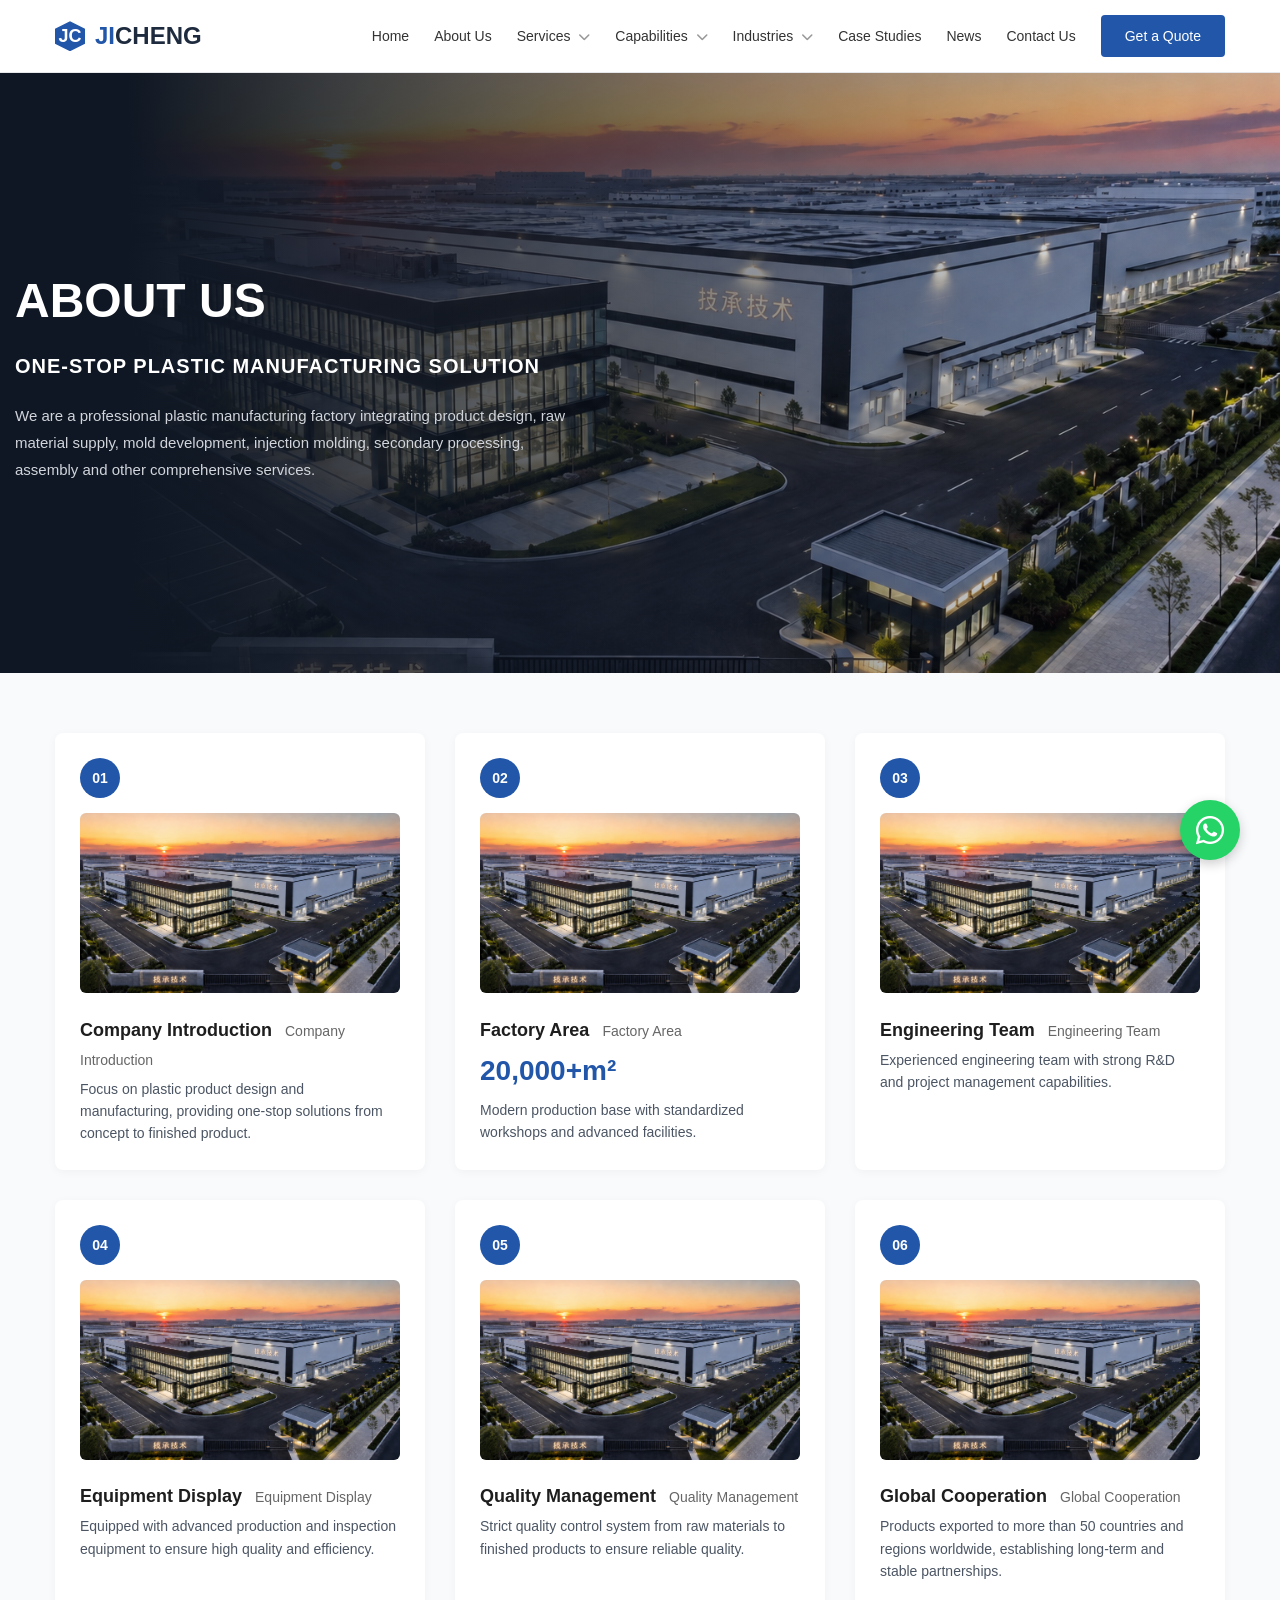
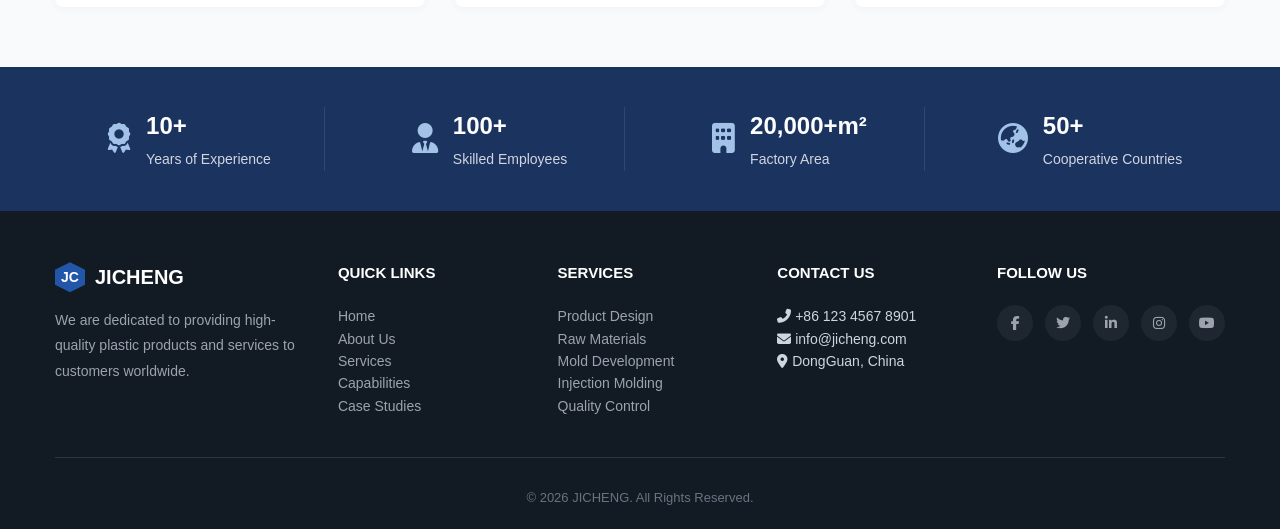
==== about us.html @ a96456af "Add files via upload" ====
<!DOCTYPE html>
<html lang="zh-CN">
<head>
    <meta charset="UTF-8">
    <meta name="viewport" content="width=device-width, initial-scale=1.0">
    <title>JICHENG - 一站式塑料制造解决方案</title>
    <!-- FontAwesome 国内镜像 -->
    <link rel="stylesheet" href="https://cdn.bootcdn.net/ajax/libs/font-awesome/6.4.0/css/all.min.css">
    <!-- Google Fonts 国内镜像 -->
    <link href="https://fonts.googleapis.cn/css2?family=Roboto:wght@300;400;500;700;900&display=swap" rel="stylesheet">
    <style>
        /* ========== 基础重置 ========== */
        * { margin: 0; padding: 0; box-sizing: border-box; }
        body { font-family: 'Roboto', sans-serif; background-color: #ffffff; color: #1e1e1e; line-height: 1.6; overflow-x: hidden; }
        a { text-decoration: none; color: inherit; }
        ul { list-style: none; }
        .container { max-width: 1200px; margin: 0 auto; padding: 0 15px; }

        /* ========== 顶部导航栏 ========== */
        header { background-color: #ffffff; padding: 15px 0; border-bottom: 1px solid #e5e7eb; }
        .header-inner { display: flex; justify-content: space-between; align-items: center; flex-wrap: wrap; }
        .logo-area { display: flex; align-items: center; gap: 10px; font-size: 24px; font-weight: 700; color: #2156a9; }
        .logo-icon { width: 30px; height: 30px; background: #2156a9; clip-path: polygon(50% 0%, 100% 25%, 100% 75%, 50% 100%, 0% 75%, 0% 25%); display: flex; align-items: center; justify-content: center; color: white; font-size: 18px; font-weight: 700; }
        .logo-text { color: #2156a9; }
        .logo-text span { color: #1e2b3f; }
        .nav-links { display: flex; align-items: center; gap: 25px; }
        .nav-links a { font-size: 14px; font-weight: 500; color: #333; }
        .nav-links a:hover { color: #2156a9; }
        .btn-header { background: #2156a9; color: white !important; padding: 10px 24px; border-radius: 4px; font-size: 14px; font-weight: 600; }
        
        /* ========== 关于我们 Hero ========== */
        .about-hero {
            position: relative;
            background: linear-gradient(to right, #0f1724 0%, #0f1724 10%, rgba(15, 23, 36, 0) 100%), 
                        url('img/第-1-轮-·-结果-1.png') no-repeat center center / cover;
            color: white;
            min-height: 600px;
            display: flex;
            align-items: center;
            padding: 100px 0 60px 0;
        }
        
        .about-hero .container {
            padding-left: 0 !important;
            padding-right: 0 !important;
            max-width: 100% !important;
        }
        
        .about-hero-content {
            position: absolute;
            left: 15px;
            top: 50%;
            transform: translateY(-50%);
            max-width: 45%;
            text-align: left;
            z-index: 2;
        }
        
        .about-hero-content h1 { font-size: 48px; font-weight: 900; margin-bottom: 10px; text-transform: uppercase; }
        .about-hero-content h3 { font-size: 20px; font-weight: 700; margin-bottom: 20px; text-transform: uppercase; letter-spacing: 1px; }
        .about-hero-content p { color: #d1d5db; font-size: 15px; line-height: 1.8; max-width: 600px; }
        
        .about-hero-image { 
            margin-left: auto; 
            display: block; 
            width: 50%; 
            height: 350px; 
        }
        .about-hero-image img { width: 100%; height: 100%; object-fit: cover; border-radius: 4px; }
        
        /* ========== 核心详情网格 ========== */
        .about-details { padding: 60px 0; background: #f8fafc; }
        .details-grid { display: grid; grid-template-columns: repeat(3, 1fr); gap: 30px; }
        .detail-card { background: white; border-radius: 8px; padding: 25px; box-shadow: 0 2px 10px rgba(0,0,0,0.04); transition: 0.3s; }
        .detail-card:hover { transform: translateY(-5px); }
        .detail-number { display: inline-block; width: 40px; height: 40px; background: #2156a9; color: white; border-radius: 50%; text-align: center; line-height: 40px; font-weight: 700; font-size: 14px; margin-bottom: 15px; }
        .detail-img { width: 100%; height: 180px; object-fit: cover; border-radius: 6px; margin-bottom: 15px; background-color: #e2e8f0; }
        .detail-card h4 { font-size: 18px; font-weight: 700; margin-bottom: 4px; }
        .detail-card h4 span { font-weight: 400; font-size: 14px; color: #666; margin-left: 8px; }
        .detail-card p { color: #4b5563; font-size: 14px; line-height: 1.6; }
        .detail-highlight-number { font-size: 28px; font-weight: 800; color: #2156a9; display: block; margin-bottom: 5px; }

        /* ========== 底部统计栏 ========== */
        .stats-banner { background-color: #1a335f; padding: 40px 0; }
        .stats-grid { display: grid; grid-template-columns: repeat(4, 1fr); gap: 30px; align-items: center; }
        .stat-item { display: flex; align-items: center; justify-content: center; gap: 15px; color: white; border-right: 1px solid rgba(255,255,255,0.1); }
        .stat-item:last-child { border-right: none; }
        .stat-icon { font-size: 30px; color: #a3c2e8; }
        .stat-text h3 { font-size: 24px; font-weight: 700; }
        .stat-text span { font-size: 14px; opacity: 0.8; }

        /* ========== 页脚 ========== */
        footer { background: #121a24; color: #ccd6e0; padding: 50px 0 20px; font-size: 14px; }
        .footer-grid { display: grid; grid-template-columns: 2fr 1.5fr 1.5fr 1.5fr 1.5fr; gap: 30px; border-bottom: 1px solid #2a3742; padding-bottom: 40px; margin-bottom: 20px; }
        .footer-col h4 { color: white; font-size: 15px; font-weight: 700; margin-bottom: 20px; }
        .footer-col p { color: #9ca3af; line-height: 1.8; }
        .footer-col ul li a { color: #9ca3af; transition: 0.3s; }
        .footer-col ul li a:hover { color: white; }
        .social-links { display: flex; gap: 12px; }
        .social-links a { display: flex; align-items: center; justify-content: center; width: 36px; height: 36px; background: rgba(255,255,255,0.05); border-radius: 50%; color: #9ca3af; transition: 0.3s; }
        .social-links a:hover { background: #2156a9; color: white; }
        .copyright { text-align: center; color: #6b7280; font-size: 13px; padding-top: 10px; }

        /* ========== 响应式 ========== */
        @media (max-width: 992px) {
            .about-hero-wrapper { flex-direction: column; text-align: center; }
            .details-grid { grid-template-columns: repeat(2, 1fr); }
            .stats-grid { grid-template-columns: repeat(2, 1fr); }
            .footer-grid { grid-template-columns: 1fr 1fr; }
            .nav-links { display: flex !important; flex-wrap: wrap; justify-content: center; gap: 10px; width: 100%; margin-top: 15px; }
        }
        @media (max-width: 768px) {
            .details-grid { grid-template-columns: 1fr; }
            .stats-grid { grid-template-columns: 1fr 1fr; }
            .footer-grid { grid-template-columns: 1fr; text-align: center; }
        }
        .nav-links a i {
            font-size: 12px;
            color: #999;
            margin-left: 4px;
            vertical-align: middle;
        }
    </style>
</head>
<body>
    <!-- 导航栏 -->
    <header>
        <div class="container header-inner">
            <div class="logo-area">
                <div class="logo-icon">JC</div>
                <div class="logo-text">JI<span>CHENG</span></div>
            </div>
            <nav class="nav-links">
                <a href="index.html">Home</a>
                <a href="about us.html" class="active">About Us</a>
                <a href="#">Services <i class="fas fa-chevron-down"></i></a>
                <a href="#">Capabilities <i class="fas fa-chevron-down"></i></a>
                <a href="#">Industries <i class="fas fa-chevron-down"></i></a>
                <a href="#">Case Studies</a>
                <a href="#">News</a>
                <a href="#">Contact Us</a>
                <a href="#" class="btn-header">Get a Quote</a>
            </nav>
        </div>
    </header>

    <!-- Hero -->
    <section class="about-hero">
        <div class="container">
            <div class="about-hero-content">
                <h1>ABOUT US</h1>
                <h3>ONE-STOP PLASTIC MANUFACTURING SOLUTION</h3>
                <p>We are a professional plastic manufacturing factory integrating product design, raw material supply, mold development, injection molding, secondary processing, assembly and other comprehensive services.</p>
            </div>
        </div>
    </section>

    <!-- 6个卡片详情 -->
    <section class="about-details">
        <div class="container">
            <div class="details-grid">
                <div class="detail-card">
                    <div class="detail-number">01</div>
                    <img class="detail-img" src="img/第-1-轮-·-结果-1.png" alt="Company Introduction">
                    <h4>Company Introduction <span>Company Introduction</span></h4>
                    <p>Focus on plastic product design and manufacturing, providing one-stop solutions from concept to finished product.</p>
                </div>
                <div class="detail-card">
                    <div class="detail-number">02</div>
                    <img class="detail-img" src="img/第-1-轮-·-结果-1.png" alt="Factory Area">
                    <h4>Factory Area <span>Factory Area</span></h4>
                    <span class="detail-highlight-number">20,000+m²</span>
                    <p>Modern production base with standardized workshops and advanced facilities.</p>
                </div>
                <div class="detail-card">
                    <div class="detail-number">03</div>
                    <img class="detail-img" src="img/第-1-轮-·-结果-1.png" alt="Engineering Team">
                    <h4>Engineering Team <span>Engineering Team</span></h4>
                    <p>Experienced engineering team with strong R&D and project management capabilities.</p>
                </div>
                <div class="detail-card">
                    <div class="detail-number">04</div>
                    <img class="detail-img" src="img/第-1-轮-·-结果-1.png" alt="Equipment Display">
                    <h4>Equipment Display <span>Equipment Display</span></h4>
                    <p>Equipped with advanced production and inspection equipment to ensure high quality and efficiency.</p>
                </div>
                <div class="detail-card">
                    <div class="detail-number">05</div>
                    <img class="detail-img" src="img/第-1-轮-·-结果-1.png" alt="Quality Management">
                    <h4>Quality Management <span>Quality Management</span></h4>
                    <p>Strict quality control system from raw materials to finished products to ensure reliable quality.</p>
                </div>
                <div class="detail-card">
                    <div class="detail-number">06</div>
                    <img class="detail-img" src="img/第-1-轮-·-结果-1.png" alt="Global Cooperation">
                    <h4>Global Cooperation <span>Global Cooperation</span></h4>
                    <p>Products exported to more than 50 countries and regions worldwide, establishing long-term and stable partnerships.</p>
                </div>
            </div>
        </div>
    </section>

    <!-- 底部统计栏 -->
    <div class="stats-banner">
        <div class="container">
            <div class="stats-grid">
                <div class="stat-item">
                    <div class="stat-icon"><i class="fas fa-award"></i></div>
                    <div class="stat-text"><h3>10+</h3><span>Years of Experience</span></div>
                </div>
                <div class="stat-item">
                    <div class="stat-icon"><i class="fas fa-user-tie"></i></div>
                    <div class="stat-text"><h3>100+</h3><span>Skilled Employees</span></div>
                </div>
                <div class="stat-item">
                    <div class="stat-icon"><i class="fas fa-building"></i></div>
                    <div class="stat-text"><h3>20,000+m²</h3><span>Factory Area</span></div>
                </div>
                <div class="stat-item">
                    <div class="stat-icon"><i class="fas fa-globe-asia"></i></div>
                    <div class="stat-text"><h3>50+</h3><span>Cooperative Countries</span></div>
                </div>
            </div>
        </div>
    </div>

    <!-- 页脚 -->
    <footer>
        <div class="container">
            <div class="footer-grid">
                <div class="footer-col">
                    <div style="display:flex; align-items:center; gap:10px; margin-bottom:15px;">
                        <div style="width:30px; height:30px; background:#2156a9; clip-path:polygon(50% 0%, 100% 25%, 100% 75%, 50% 100%, 0% 75%, 0% 25%); display:flex; align-items:center; justify-content:center; color:white; font-weight:bold;">JC</div>
                        <div style="color:white; font-weight:bold; font-size:20px;">JICHENG</div>
                    </div>
                    <p>We are dedicated to providing high-quality plastic products and services to customers worldwide.</p>
                </div>
                <div class="footer-col">
                    <h4>QUICK LINKS</h4>
                    <ul><li><a href="#">Home</a></li><li><a href="#">About Us</a></li><li><a href="#">Services</a></li><li><a href="#">Capabilities</a></li><li><a href="#">Case Studies</a></li></ul>
                </div>
                <div class="footer-col">
                    <h4>SERVICES</h4>
                    <ul><li><a href="#">Product Design</a></li><li><a href="https://www.dgzhonger.com/">Raw Materials</a></li><li><a href="#">Mold Development</a></li><li><a href="#">Injection Molding</a></li><li><a href="#">Quality Control</a></li></ul>
                </div>
                <div class="footer-col">
                    <h4>CONTACT US</h4>
                    <ul><li><i class="fas fa-phone-alt"></i> +86 123 4567 8901</li><li><i class="fas fa-envelope"></i> info@jicheng.com</li><li><i class="fas fa-map-marker-alt"></i> DongGuan, China</li></ul>
                </div>
                <div class="footer-col">
                    <h4>FOLLOW US</h4>
                    <div class="social-links">
                        <a href="#"><i class="fab fa-facebook-f"></i></a>
                        <a href="#"><i class="fab fa-twitter"></i></a>
                        <a href="#"><i class="fab fa-linkedin-in"></i></a>
                        <a href="#"><i class="fab fa-instagram"></i></a>
                        <a href="#"><i class="fab fa-youtube"></i></a>
                    </div>
                </div>
            </div>
            <div class="copyright">© 2026 JICHENG. All Rights Reserved.</div>
        </div>
    </footer>
    <a href="https://wa.me/85257096596" target="_blank" rel="noopener noreferrer" class="whatsapp-float" aria-label="联系WhatsApp">
        <i class="fab fa-whatsapp"></i>
    </a>
    
    <style>
        .whatsapp-float {
            position: fixed;
            width: 60px;
            height: 60px;
            bottom: 40px;
            right: 40px;
            background-color: #25d366;
            color: #ffffff;
            border-radius: 50%;
            text-align: center;
            font-size: 32px;
            box-shadow: 0 4px 12px rgba(0, 0, 0, 0.2);
            z-index: 1000;
            display: flex;
            align-items: center;
            justify-content: center;
            transition: all 0.3s ease;
            text-decoration: none;
        }
        .whatsapp-float:hover {
            transform: scale(1.05);
            background-color: #20b858;
            box-shadow: 0 6px 16px rgba(0, 0, 0, 0.3);
        }
        @media (max-width: 576px) {
            .whatsapp-float {
                width: 50px;
                height: 50px;
                bottom: 20px;
                right: 20px;
                font-size: 26px;
            }
        }
    </style>
</body>
</html>
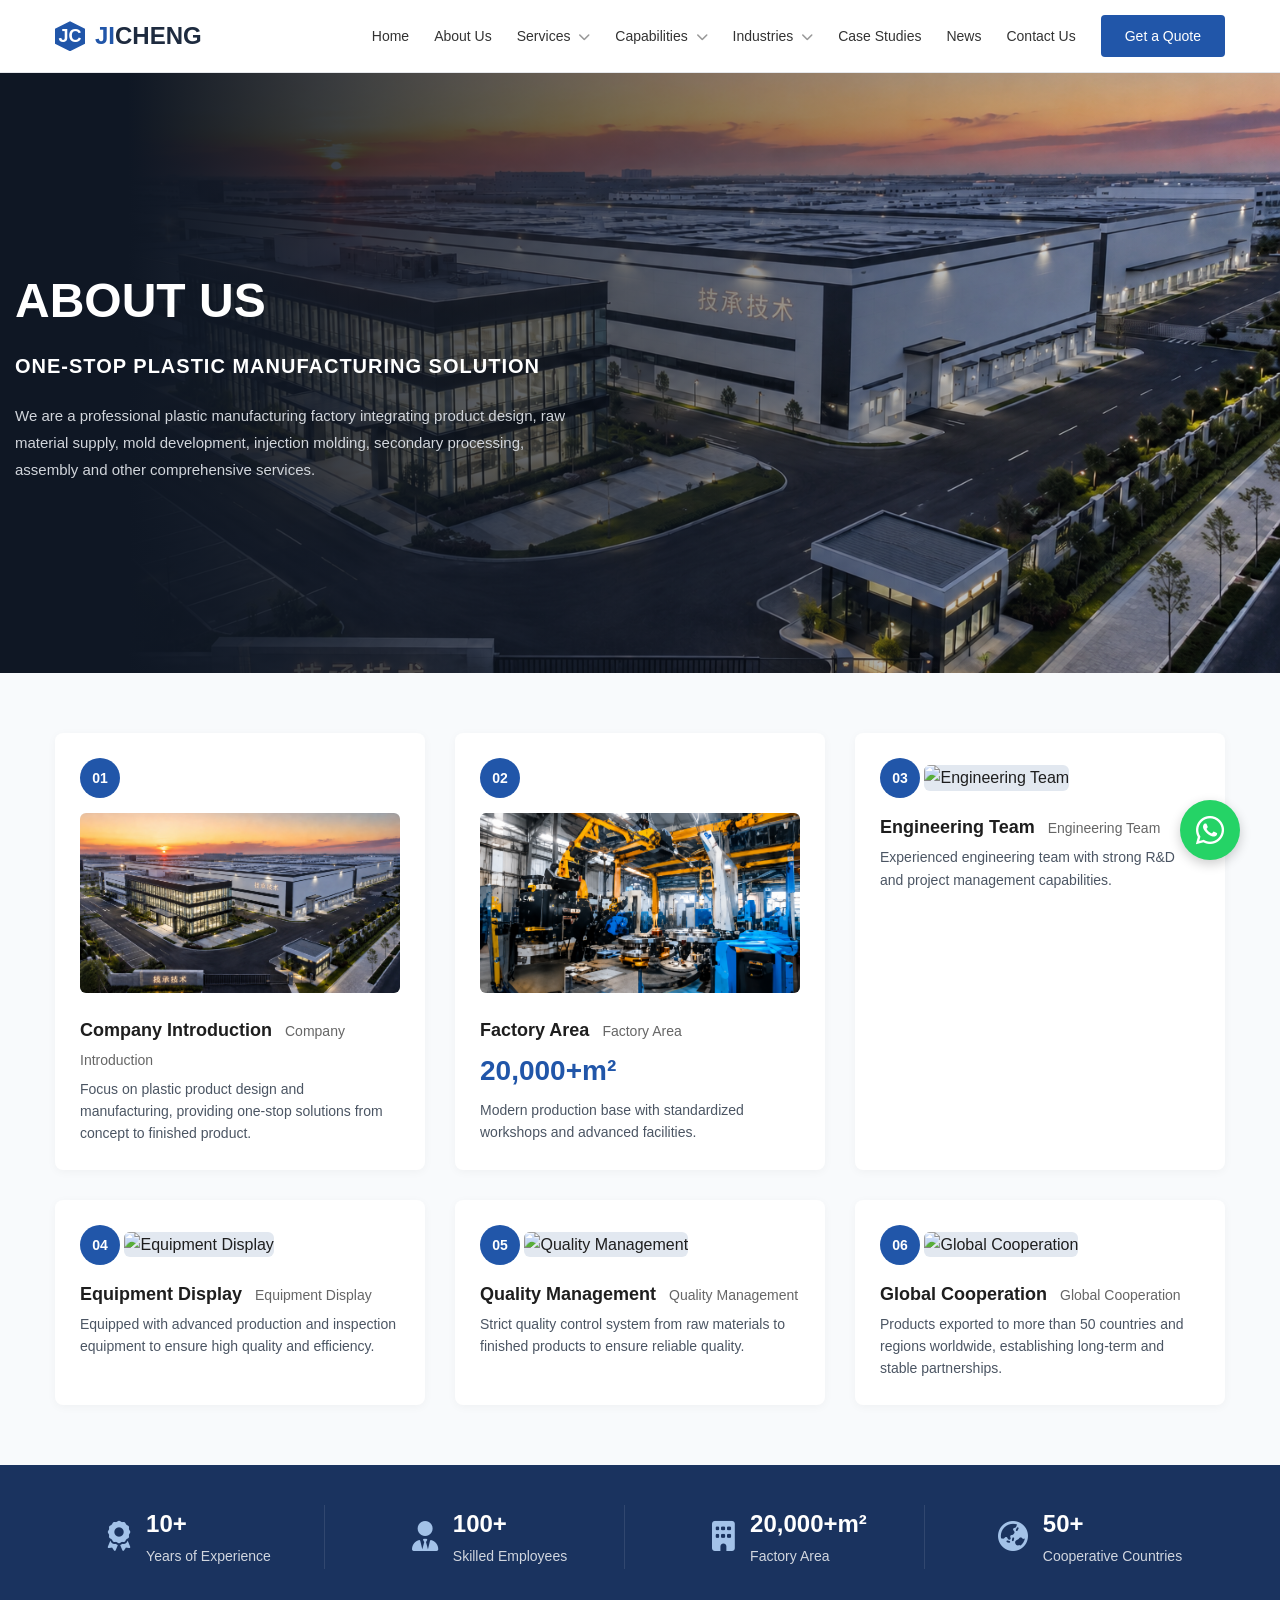
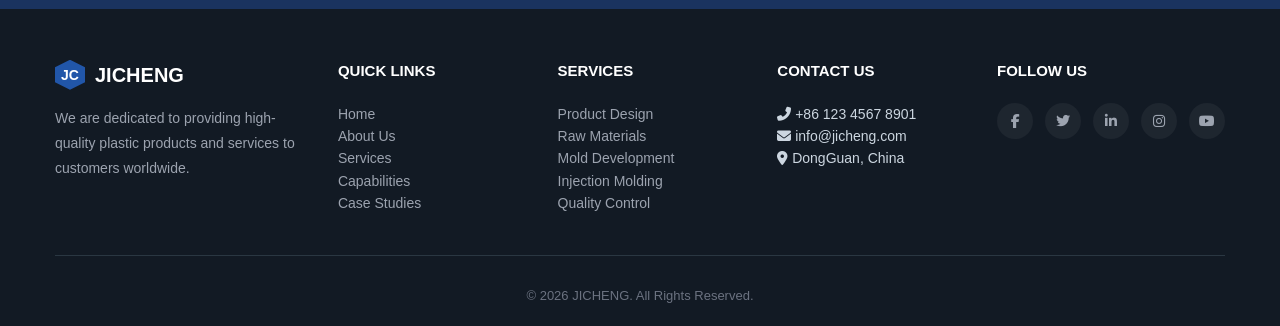
==== commit 530e8eba: "Update about us.html" ====
--- a/about us.html
+++ b/about us.html
@@ -167,32 +167,32 @@
                 </div>
                 <div class="detail-card">
                     <div class="detail-number">02</div>
-                    <img class="detail-img" src="img/第-1-轮-·-结果-1.png" alt="Factory Area">
+                    <img class="detail-img" src="img/厂里.png" alt="Factory Area">
                     <h4>Factory Area <span>Factory Area</span></h4>
                     <span class="detail-highlight-number">20,000+m²</span>
                     <p>Modern production base with standardized workshops and advanced facilities.</p>
                 </div>
                 <div class="detail-card">
                     <div class="detail-number">03</div>
-                    <img class="detail-img" src="img/第-1-轮-·-结果-1.png" alt="Engineering Team">
+                    <img class="detail-img" src="img/工程团队.png" alt="Engineering Team">
                     <h4>Engineering Team <span>Engineering Team</span></h4>
                     <p>Experienced engineering team with strong R&D and project management capabilities.</p>
                 </div>
                 <div class="detail-card">
                     <div class="detail-number">04</div>
-                    <img class="detail-img" src="img/第-1-轮-·-结果-1.png" alt="Equipment Display">
+                    <img class="detail-img" src="img/设备展示.png" alt="Equipment Display">
                     <h4>Equipment Display <span>Equipment Display</span></h4>
                     <p>Equipped with advanced production and inspection equipment to ensure high quality and efficiency.</p>
                 </div>
                 <div class="detail-card">
                     <div class="detail-number">05</div>
-                    <img class="detail-img" src="img/第-1-轮-·-结果-1.png" alt="Quality Management">
+                    <img class="detail-img" src="img/质量管理.png" alt="Quality Management">
                     <h4>Quality Management <span>Quality Management</span></h4>
                     <p>Strict quality control system from raw materials to finished products to ensure reliable quality.</p>
                 </div>
                 <div class="detail-card">
                     <div class="detail-number">06</div>
-                    <img class="detail-img" src="img/第-1-轮-·-结果-1.png" alt="Global Cooperation">
+                    <img class="detail-img" src="img/出口国家.png" alt="Global Cooperation">
                     <h4>Global Cooperation <span>Global Cooperation</span></h4>
                     <p>Products exported to more than 50 countries and regions worldwide, establishing long-term and stable partnerships.</p>
                 </div>
@@ -301,4 +301,4 @@
         }
     </style>
 </body>
-</html>+</html>
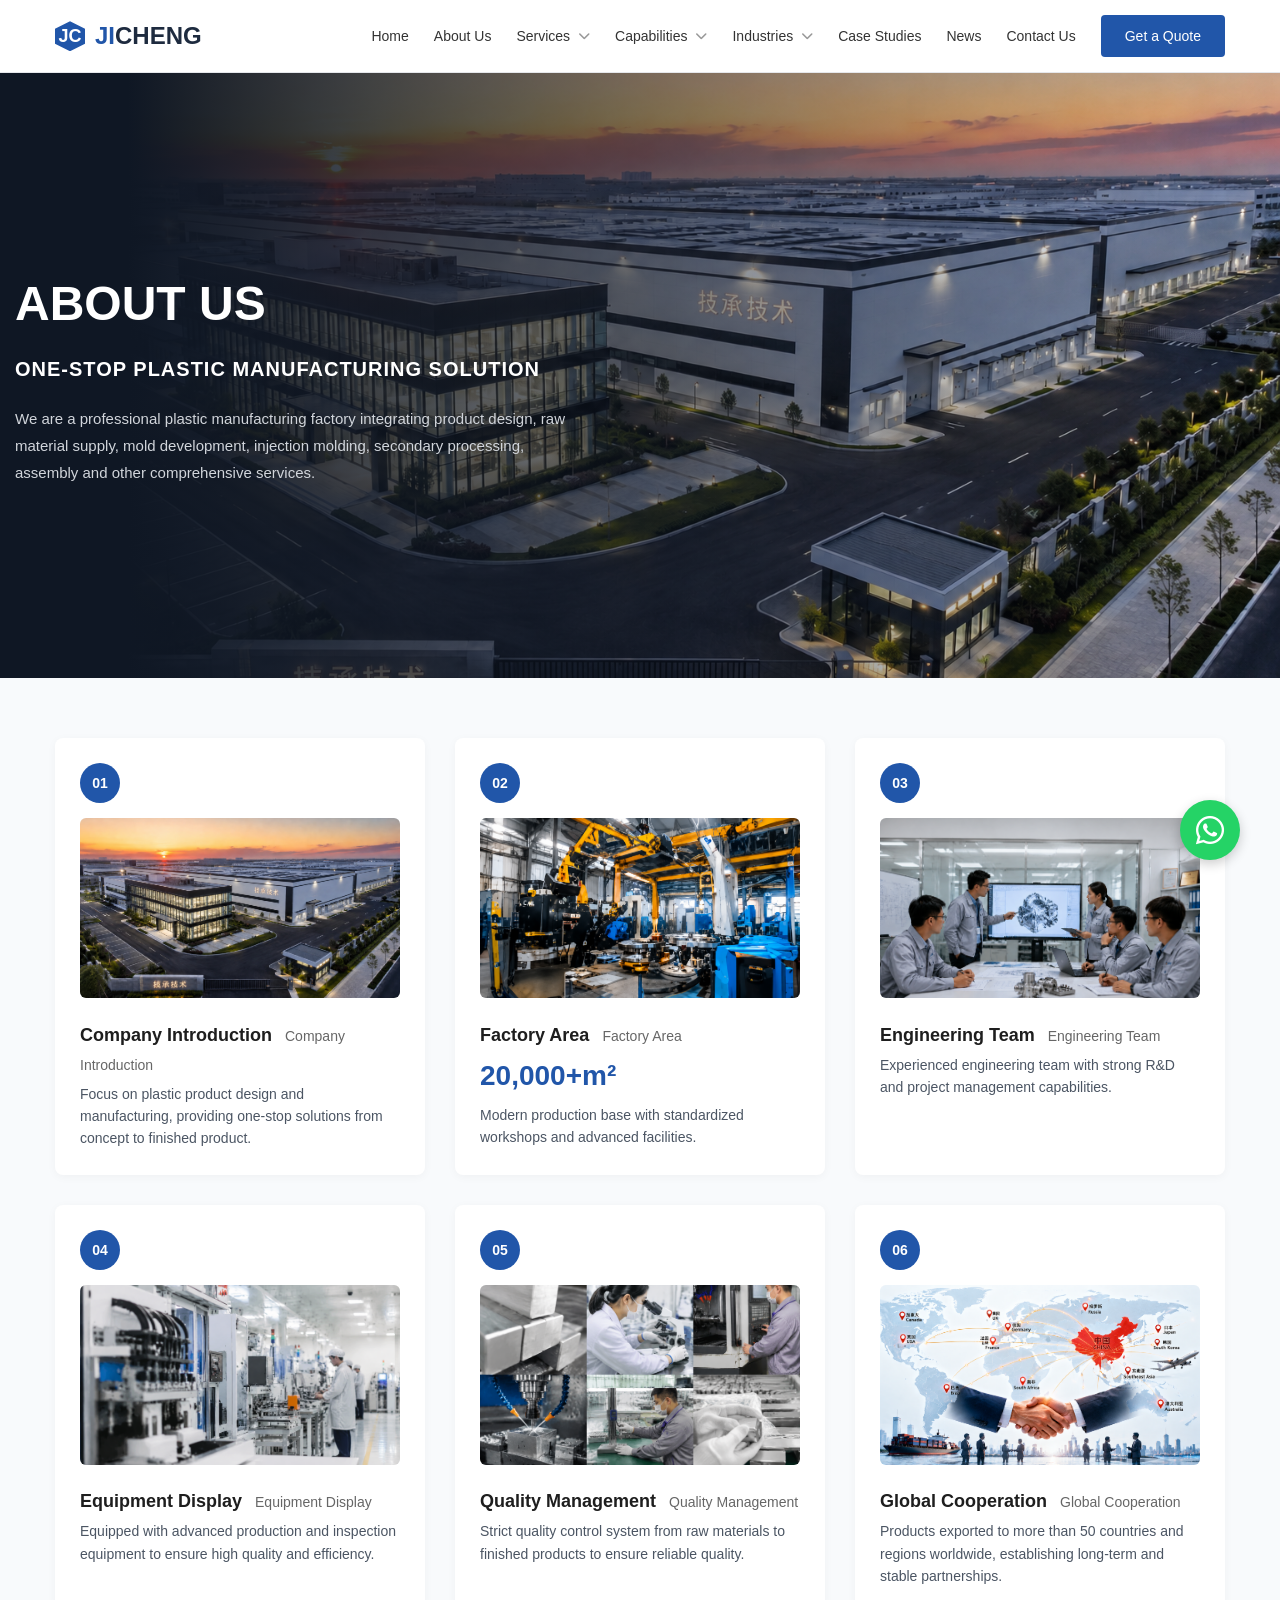
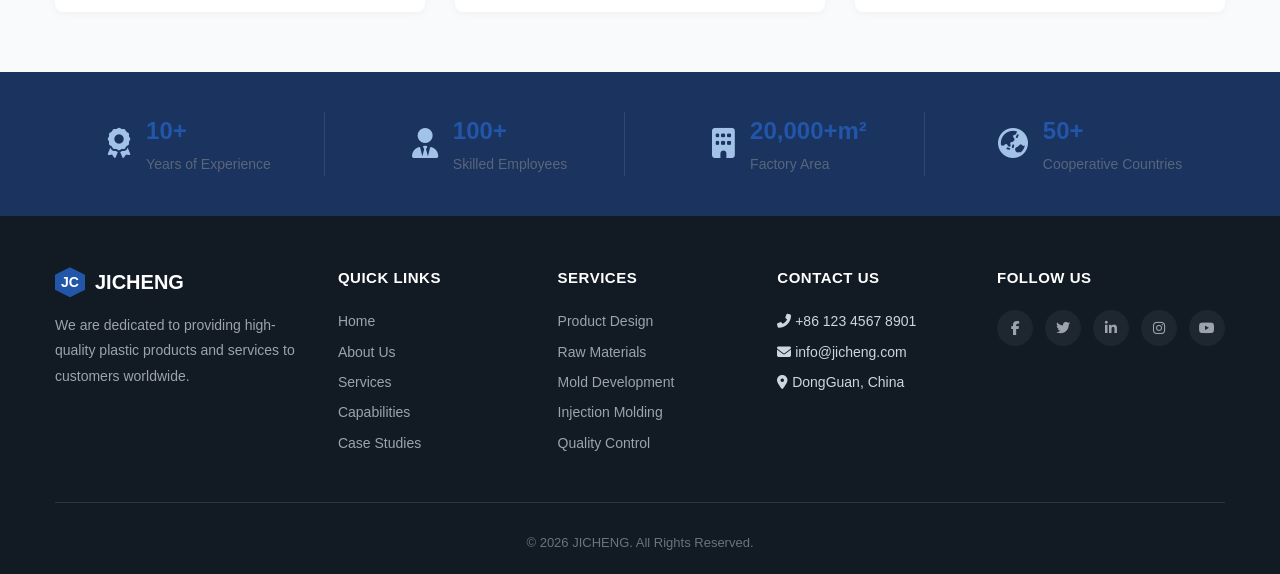
==== commit a43d08c2: "Update about us.html" ====
--- a/about us.html
+++ b/about us.html
@@ -8,119 +8,7 @@
     <link rel="stylesheet" href="https://cdn.bootcdn.net/ajax/libs/font-awesome/6.4.0/css/all.min.css">
     <!-- Google Fonts 国内镜像 -->
     <link href="https://fonts.googleapis.cn/css2?family=Roboto:wght@300;400;500;700;900&display=swap" rel="stylesheet">
-    <style>
-        /* ========== 基础重置 ========== */
-        * { margin: 0; padding: 0; box-sizing: border-box; }
-        body { font-family: 'Roboto', sans-serif; background-color: #ffffff; color: #1e1e1e; line-height: 1.6; overflow-x: hidden; }
-        a { text-decoration: none; color: inherit; }
-        ul { list-style: none; }
-        .container { max-width: 1200px; margin: 0 auto; padding: 0 15px; }
-
-        /* ========== 顶部导航栏 ========== */
-        header { background-color: #ffffff; padding: 15px 0; border-bottom: 1px solid #e5e7eb; }
-        .header-inner { display: flex; justify-content: space-between; align-items: center; flex-wrap: wrap; }
-        .logo-area { display: flex; align-items: center; gap: 10px; font-size: 24px; font-weight: 700; color: #2156a9; }
-        .logo-icon { width: 30px; height: 30px; background: #2156a9; clip-path: polygon(50% 0%, 100% 25%, 100% 75%, 50% 100%, 0% 75%, 0% 25%); display: flex; align-items: center; justify-content: center; color: white; font-size: 18px; font-weight: 700; }
-        .logo-text { color: #2156a9; }
-        .logo-text span { color: #1e2b3f; }
-        .nav-links { display: flex; align-items: center; gap: 25px; }
-        .nav-links a { font-size: 14px; font-weight: 500; color: #333; }
-        .nav-links a:hover { color: #2156a9; }
-        .btn-header { background: #2156a9; color: white !important; padding: 10px 24px; border-radius: 4px; font-size: 14px; font-weight: 600; }
-        
-        /* ========== 关于我们 Hero ========== */
-        .about-hero {
-            position: relative;
-            background: linear-gradient(to right, #0f1724 0%, #0f1724 10%, rgba(15, 23, 36, 0) 100%), 
-                        url('img/第-1-轮-·-结果-1.png') no-repeat center center / cover;
-            color: white;
-            min-height: 600px;
-            display: flex;
-            align-items: center;
-            padding: 100px 0 60px 0;
-        }
-        
-        .about-hero .container {
-            padding-left: 0 !important;
-            padding-right: 0 !important;
-            max-width: 100% !important;
-        }
-        
-        .about-hero-content {
-            position: absolute;
-            left: 15px;
-            top: 50%;
-            transform: translateY(-50%);
-            max-width: 45%;
-            text-align: left;
-            z-index: 2;
-        }
-        
-        .about-hero-content h1 { font-size: 48px; font-weight: 900; margin-bottom: 10px; text-transform: uppercase; }
-        .about-hero-content h3 { font-size: 20px; font-weight: 700; margin-bottom: 20px; text-transform: uppercase; letter-spacing: 1px; }
-        .about-hero-content p { color: #d1d5db; font-size: 15px; line-height: 1.8; max-width: 600px; }
-        
-        .about-hero-image { 
-            margin-left: auto; 
-            display: block; 
-            width: 50%; 
-            height: 350px; 
-        }
-        .about-hero-image img { width: 100%; height: 100%; object-fit: cover; border-radius: 4px; }
-        
-        /* ========== 核心详情网格 ========== */
-        .about-details { padding: 60px 0; background: #f8fafc; }
-        .details-grid { display: grid; grid-template-columns: repeat(3, 1fr); gap: 30px; }
-        .detail-card { background: white; border-radius: 8px; padding: 25px; box-shadow: 0 2px 10px rgba(0,0,0,0.04); transition: 0.3s; }
-        .detail-card:hover { transform: translateY(-5px); }
-        .detail-number { display: inline-block; width: 40px; height: 40px; background: #2156a9; color: white; border-radius: 50%; text-align: center; line-height: 40px; font-weight: 700; font-size: 14px; margin-bottom: 15px; }
-        .detail-img { width: 100%; height: 180px; object-fit: cover; border-radius: 6px; margin-bottom: 15px; background-color: #e2e8f0; }
-        .detail-card h4 { font-size: 18px; font-weight: 700; margin-bottom: 4px; }
-        .detail-card h4 span { font-weight: 400; font-size: 14px; color: #666; margin-left: 8px; }
-        .detail-card p { color: #4b5563; font-size: 14px; line-height: 1.6; }
-        .detail-highlight-number { font-size: 28px; font-weight: 800; color: #2156a9; display: block; margin-bottom: 5px; }
-
-        /* ========== 底部统计栏 ========== */
-        .stats-banner { background-color: #1a335f; padding: 40px 0; }
-        .stats-grid { display: grid; grid-template-columns: repeat(4, 1fr); gap: 30px; align-items: center; }
-        .stat-item { display: flex; align-items: center; justify-content: center; gap: 15px; color: white; border-right: 1px solid rgba(255,255,255,0.1); }
-        .stat-item:last-child { border-right: none; }
-        .stat-icon { font-size: 30px; color: #a3c2e8; }
-        .stat-text h3 { font-size: 24px; font-weight: 700; }
-        .stat-text span { font-size: 14px; opacity: 0.8; }
-
-        /* ========== 页脚 ========== */
-        footer { background: #121a24; color: #ccd6e0; padding: 50px 0 20px; font-size: 14px; }
-        .footer-grid { display: grid; grid-template-columns: 2fr 1.5fr 1.5fr 1.5fr 1.5fr; gap: 30px; border-bottom: 1px solid #2a3742; padding-bottom: 40px; margin-bottom: 20px; }
-        .footer-col h4 { color: white; font-size: 15px; font-weight: 700; margin-bottom: 20px; }
-        .footer-col p { color: #9ca3af; line-height: 1.8; }
-        .footer-col ul li a { color: #9ca3af; transition: 0.3s; }
-        .footer-col ul li a:hover { color: white; }
-        .social-links { display: flex; gap: 12px; }
-        .social-links a { display: flex; align-items: center; justify-content: center; width: 36px; height: 36px; background: rgba(255,255,255,0.05); border-radius: 50%; color: #9ca3af; transition: 0.3s; }
-        .social-links a:hover { background: #2156a9; color: white; }
-        .copyright { text-align: center; color: #6b7280; font-size: 13px; padding-top: 10px; }
-
-        /* ========== 响应式 ========== */
-        @media (max-width: 992px) {
-            .about-hero-wrapper { flex-direction: column; text-align: center; }
-            .details-grid { grid-template-columns: repeat(2, 1fr); }
-            .stats-grid { grid-template-columns: repeat(2, 1fr); }
-            .footer-grid { grid-template-columns: 1fr 1fr; }
-            .nav-links { display: flex !important; flex-wrap: wrap; justify-content: center; gap: 10px; width: 100%; margin-top: 15px; }
-        }
-        @media (max-width: 768px) {
-            .details-grid { grid-template-columns: 1fr; }
-            .stats-grid { grid-template-columns: 1fr 1fr; }
-            .footer-grid { grid-template-columns: 1fr; text-align: center; }
-        }
-        .nav-links a i {
-            font-size: 12px;
-            color: #999;
-            margin-left: 4px;
-            vertical-align: middle;
-        }
-    </style>
+   <link rel="stylesheet" href="style.css">
 </head>
 <body>
     <!-- 导航栏 -->
@@ -264,41 +152,5 @@
     <a href="https://wa.me/85257096596" target="_blank" rel="noopener noreferrer" class="whatsapp-float" aria-label="联系WhatsApp">
         <i class="fab fa-whatsapp"></i>
     </a>
-    
-    <style>
-        .whatsapp-float {
-            position: fixed;
-            width: 60px;
-            height: 60px;
-            bottom: 40px;
-            right: 40px;
-            background-color: #25d366;
-            color: #ffffff;
-            border-radius: 50%;
-            text-align: center;
-            font-size: 32px;
-            box-shadow: 0 4px 12px rgba(0, 0, 0, 0.2);
-            z-index: 1000;
-            display: flex;
-            align-items: center;
-            justify-content: center;
-            transition: all 0.3s ease;
-            text-decoration: none;
-        }
-        .whatsapp-float:hover {
-            transform: scale(1.05);
-            background-color: #20b858;
-            box-shadow: 0 6px 16px rgba(0, 0, 0, 0.3);
-        }
-        @media (max-width: 576px) {
-            .whatsapp-float {
-                width: 50px;
-                height: 50px;
-                bottom: 20px;
-                right: 20px;
-                font-size: 26px;
-            }
-        }
-    </style>
 </body>
 </html>
--- a/style.css
+++ b/style.css
@@ -0,0 +1,259 @@
+/* ====================================
+   style.css - 全局样式表
+   包含：基础重置、导航、页脚、响应式、组件等
+   ==================================== */
+
+/* ========== 基础重置 ========== */
+* { margin: 0; padding: 0; box-sizing: border-box; }
+body { font-family: 'Roboto', sans-serif; background-color: #ffffff; color: #1e1e1e; line-height: 1.6; overflow-x: hidden; }
+a { text-decoration: none; color: inherit; }
+ul { list-style: none; }
+.container { max-width: 1200px; margin: 0 auto; padding: 0 15px; }
+
+/* ========== 顶部导航栏 ========== */
+header { background-color: #ffffff; padding: 15px 0; border-bottom: 1px solid #e5e7eb; }
+.header-inner { display: flex; justify-content: space-between; align-items: center; flex-wrap: wrap; }
+.logo-area { display: flex; align-items: center; gap: 10px; font-size: 24px; font-weight: 700; color: #2156a9; }
+.logo-icon { width: 30px; height: 30px; background: #2156a9; clip-path: polygon(50% 0%, 100% 25%, 100% 75%, 50% 100%, 0% 75%, 0% 25%); display: flex; align-items: center; justify-content: center; color: white; font-size: 18px; font-weight: 700; }
+.logo-text { color: #2156a9; }
+.logo-text span { color: #1e2b3f; }
+.nav-links { display: flex; align-items: center; gap: 25px; }
+.nav-links a { font-size: 14px; font-weight: 500; color: #333; display: flex; align-items: center; gap: 4px; }
+.nav-links a:hover { color: #2156a9; }
+.nav-links a i { font-size: 12px; color: #999; margin-left: 4px; vertical-align: middle; }
+.btn-header { background: #2156a9; color: white !important; padding: 10px 24px; border-radius: 4px; font-size: 14px; font-weight: 600; }
+.btn-header:hover { background: #18438a; }
+
+/* ========== 首页英雄区域 (Home Hero) ========== */
+.hero {
+    position: relative;
+    background-color: #131e28;
+    background-image: url('img/第-1-轮-·-结果-1.png');
+    background-size: cover;
+    background-position: center;
+    padding: 100px 0 60px;
+    color: white;
+    min-height: 550px;
+}
+.hero-overlay {
+    position: absolute;
+    top: 0; left: 0; right: 0; bottom: 0;
+    background: rgba(0, 0, 0, 0.4);
+}
+.hero-content {
+    position: relative;
+    z-index: 2;
+    max-width: 700px;
+}
+.hero h1 { font-size: 48px; font-weight: 900; line-height: 1.2; margin-bottom: 20px; text-transform: uppercase; }
+.hero p { font-size: 16px; color: #d1d5db; margin-bottom: 30px; max-width: 600px; }
+.hero-buttons { display: flex; gap: 15px; }
+.btn-primary { background: #2156a9; color: white; padding: 12px 30px; border-radius: 4px; font-weight: 600; border: none; cursor: pointer; font-size: 15px; }
+.btn-primary:hover { background: #18438a; }
+.btn-outline-light { background: transparent; color: white; padding: 12px 30px; border-radius: 4px; border: 1px solid white; font-weight: 600; cursor: pointer; font-size: 15px; }
+.btn-outline-light:hover { background: rgba(255, 255, 255, 0.1); }
+.hero-features {
+    position: relative; z-index: 2;
+    display: grid; grid-template-columns: repeat(4, 1fr); gap: 20px; margin-top: 50px;
+}
+.feature-item { display: flex; align-items: flex-start; gap: 15px; }
+.feature-item i { font-size: 28px; color: #ffffff; margin-top: 2px; }
+.feature-item h4 { font-size: 16px; font-weight: 700; }
+.feature-item span { font-size: 13px; color: #cbd5e1; }
+
+/* ========== 解决方案流程 ========== */
+.process-section { padding: 70px 0 80px; background: #f8fafc; }
+.section-heading-center { text-align: center; margin-bottom: 50px; }
+.section-heading-center small { color: #2156a9; font-weight: 600; letter-spacing: 2px; font-size: 13px; text-transform: uppercase; }
+.section-heading-center h2 { font-size: 34px; font-weight: 800; color: #1e1e1e; margin: 8px 0; }
+.section-heading-center p { color: #666; font-size: 15px; }
+.process-steps { display: flex; justify-content: center; align-items: stretch; gap: 0; }
+.step-card {
+    background: white; border-radius: 8px; box-shadow: 0 2px 10px rgba(0,0,0,0.05);
+    overflow: hidden; flex: 1; position: relative; transition: 0.3s;
+}
+.step-card-img {
+    height: 150px; background-color: #e2e8f0; background-size: cover; background-position: center; position: relative;
+}
+.step-card-img .step-number {
+    position: absolute; top: 10px; left: 10px; background: white;
+    width: 36px; height: 36px; border-radius: 50%; display: flex;
+    align-items: center; justify-content: center; font-weight: 700;
+    font-size: 14px; color: #2156a9;
+}
+.step-card-body { padding: 20px 15px; text-align: center; }
+.step-card-body h4 { font-size: 16px; font-weight: 700; margin-bottom: 6px; }
+.step-card-body p { font-size: 13px; color: #666; }
+.step-connector {
+    display: flex; align-items: center; justify-content: center; flex-shrink: 0; width: 40px; color: #2156a9;
+}
+.step-connector span {
+    background: #2156a9; color: white; width: 30px; height: 30px;
+    border-radius: 4px; display: flex; align-items: center; justify-content: center; font-size: 18px;
+}
+
+/* ========== 首页关于我们 (About Us Section) ========== */
+.about-section { padding: 80px 0; background: white; }
+.about-grid { display: grid; grid-template-columns: 1fr 1fr; gap: 50px; align-items: center; }
+.about-content small { color: #2156a9; font-weight: 600; letter-spacing: 2px; font-size: 13px; text-transform: uppercase; }
+.about-content h2 { font-size: 32px; font-weight: 800; margin: 10px 0 20px; color: #1e1e1e; }
+.about-content p { color: #4b5563; font-size: 15px; margin-bottom: 25px; }
+.about-stats { display: grid; grid-template-columns: repeat(4, 1fr); gap: 20px; margin-bottom: 30px; }
+.stat-item h3 { font-size: 24px; font-weight: 800; color: #2156a9; }
+.stat-item span { font-size: 13px; color: #6b7280; }
+.about-img { background: #e2e8f0; height: 320px; background-image: url('img/第-1-轮-·-结果-1.png'); background-size: cover; background-position: center; border-radius: 8px; }
+.btn-dark-blue { background: #2156a9; color: white; padding: 12px 30px; border-radius: 4px; font-weight: 600; font-size: 15px; border: none; cursor: pointer; display: inline-block; }
+
+/* ========== 核心能力 ========== */
+.capabilities-section { padding: 60px 0 80px; background: #f8fafc; }
+.capabilities-grid { display: grid; grid-template-columns: repeat(5, 1fr); gap: 20px; }
+.cap-card { background: white; border-radius: 8px; overflow: hidden; box-shadow: 0 2px 8px rgba(0,0,0,0.04); }
+.cap-card-img { height: 120px; background: #cbd5e1; background-size: cover; background-position: center; }
+.cap-card-body { padding: 15px 12px; }
+.cap-card-body h4 { font-size: 15px; font-weight: 700; margin-bottom: 4px; }
+.cap-card-body p { font-size: 12px; color: #64748b; }
+
+/* ========== 行业/报价 ========== */
+.industry-quote-section {
+    background-image: url('img/背景.png');
+    background-size: cover; background-position: center; background-repeat: no-repeat;
+    color: white; padding: 60px 0 70px; position: relative;
+}
+.industry-quote-section::before {
+    content: ''; position: absolute; top: 0; left: 0; right: 0; bottom: 0;
+    background: rgba(26, 37, 49, 0.7); z-index: 0;
+}
+.industry-quote-grid { position: relative; z-index: 1; display: grid; grid-template-columns: 1fr 1.2fr; gap: 40px; }
+.industry-icons h3 { font-size: 18px; font-weight: 700; text-transform: uppercase; margin-bottom: 20px; letter-spacing: 1px; }
+.icons-grid { display: grid; grid-template-columns: repeat(3, 1fr); gap: 15px; }
+.icon-box { background: rgba(255,255,255,0.05); border: 1px solid rgba(255,255,255,0.1); padding: 25px 10px; text-align: center; border-radius: 6px; transition: 0.3s; }
+.icon-box i { font-size: 28px; color: #fff; margin-bottom: 8px; }
+.icon-box span { display: block; font-size: 13px; color: #d1d5db; }
+.quote-form h3 { font-size: 18px; font-weight: 700; text-transform: uppercase; letter-spacing: 1px; margin-bottom: 20px; }
+.quote-form input, .quote-form select, .quote-form textarea {
+    width: 100%; padding: 12px 15px; border-radius: 4px; border: none;
+    background: white; margin-bottom: 15px; font-size: 14px; color: #333;
+}
+.quote-form textarea { resize: vertical; height: 80px; }
+.quote-row { display: grid; grid-template-columns: 1fr 1fr; gap: 15px; }
+.quote-form .btn-primary { width: 100%; padding: 14px; font-size: 16px; margin-top: 5px; }
+
+/* ========== 关于我们页面 (About Page Hero) ========== */
+.about-hero {
+    position: relative;
+    background: linear-gradient(to right, #0f1724 0%, #0f1724 10%, rgba(15, 23, 36, 0) 100%),
+                url('img/第-1-轮-·-结果-1.png') no-repeat center center / cover;
+    color: white;
+    min-height: 605px;
+    display: flex;
+    align-items: center;
+    padding: 100px 0 60px 0;
+}
+.about-hero .container { padding-left: 0 !important; padding-right: 0 !important; max-width: 100% !important; }
+.about-hero-content {
+    position: absolute;
+    left: 15px;
+    top: 50%;
+    transform: translateY(-50%);
+    max-width: 45%;
+    text-align: left;
+    z-index: 2;
+}
+.about-hero-content h1 { font-size: 48px; font-weight: 900; margin-bottom: 10px; text-transform: uppercase; }
+.about-hero-content h3 { font-size: 20px; font-weight: 700; margin-bottom: 20px; text-transform: uppercase; letter-spacing: 1px; }
+.about-hero-content p { color: #d1d5db; font-size: 15px; line-height: 1.8; max-width: 600px; }
+.about-hero-image { margin-left: auto; display: block; width: 50%; height: 350px; }
+.about-hero-image img { width: 100%; height: 100%; object-fit: cover; border-radius: 4px; }
+
+/* ========== 关于我们页面详情网格 ========== */
+.about-details { padding: 60px 0; background: #f8fafc; }
+.details-grid { display: grid; grid-template-columns: repeat(3, 1fr); gap: 30px; }
+.detail-card { background: white; border-radius: 8px; padding: 25px; box-shadow: 0 2px 10px rgba(0,0,0,0.04); transition: 0.3s; }
+.detail-card:hover { transform: translateY(-5px); }
+.detail-number { display: inline-block; width: 40px; height: 40px; background: #2156a9; color: white; border-radius: 50%; text-align: center; line-height: 40px; font-weight: 700; font-size: 14px; margin-bottom: 15px; }
+.detail-img { width: 100%; height: 180px; object-fit: cover; border-radius: 6px; margin-bottom: 15px; background-color: #e2e8f0; }
+.detail-card h4 { font-size: 18px; font-weight: 700; margin-bottom: 4px; }
+.detail-card h4 span { font-weight: 400; font-size: 14px; color: #666; margin-left: 8px; }
+.detail-card p { color: #4b5563; font-size: 14px; line-height: 1.6; }
+.detail-highlight-number { font-size: 28px; font-weight: 800; color: #2156a9; display: block; margin-bottom: 5px; }
+
+/* ========== 底部统计栏 (共享) ========== */
+.stats-banner { background-color: #1a335f; padding: 40px 0; }
+.stats-grid { display: grid; grid-template-columns: repeat(4, 1fr); gap: 30px; align-items: center; }
+.stat-item { display: flex; align-items: center; justify-content: center; gap: 15px; color: white; border-right: 1px solid rgba(255,255,255,0.1); }
+.stat-item:last-child { border-right: none; }
+.stat-icon { font-size: 30px; color: #a3c2e8; }
+.stat-text h3 { font-size: 24px; font-weight: 700; }
+.stat-text span { font-size: 14px; opacity: 0.8; }
+
+/* ========== 页脚 (共享) ========== */
+footer { background: #121a24; color: #ccd6e0; padding: 50px 0 20px; font-size: 14px; }
+.footer-grid { display: grid; grid-template-columns: 2fr 1.5fr 1.5fr 1.5fr 1.5fr; gap: 30px; border-bottom: 1px solid #2a3742; padding-bottom: 40px; margin-bottom: 20px; }
+.footer-col h4 { color: white; font-size: 15px; font-weight: 700; margin-bottom: 20px; letter-spacing: 0.5px; }
+.footer-col p { color: #9ca3af; line-height: 1.8; margin-bottom: 10px; }
+.footer-col ul li { margin-bottom: 8px; }
+.footer-col ul li a { color: #9ca3af; transition: 0.3s; }
+.footer-col ul li a:hover { color: white; }
+.social-links { display: flex; gap: 12px; }
+.social-links a { display: flex; align-items: center; justify-content: center; width: 36px; height: 36px; background: rgba(255,255,255,0.05); border-radius: 50%; color: #9ca3af; transition: 0.3s; }
+.social-links a:hover { background: #2156a9; color: white; }
+.copyright { text-align: center; color: #6b7280; font-size: 13px; padding-top: 10px; }
+
+/* ========== WhatsApp 悬浮按钮 ========== */
+.whatsapp-float {
+    position: fixed; width: 60px; height: 60px; bottom: 40px; right: 40px;
+    background-color: #25d366; color: #ffffff; border-radius: 50%;
+    text-align: center; font-size: 32px; box-shadow: 0 4px 12px rgba(0,0,0,0.2);
+    z-index: 1000; display: flex; align-items: center; justify-content: center;
+    transition: all 0.3s ease; text-decoration: none;
+}
+.whatsapp-float:hover {
+    transform: scale(1.05); background-color: #20b858; box-shadow: 0 6px 16px rgba(0,0,0,0.3);
+}
+@media (max-width: 576px) {
+    .whatsapp-float { width: 50px; height: 50px; bottom: 20px; right: 20px; font-size: 26px; }
+}
+
+/* ========== 通用图片处理 ========== */
+img { max-width: 100%; height: auto; object-fit: cover; }
+
+/* ========== 响应式 (通用) ========== */
+@media (max-width: 992px) {
+    .nav-links {
+        display: flex !important; flex-wrap: wrap; justify-content: center;
+        gap: 10px; width: 100%; margin-top: 15px;
+    }
+    .nav-links a { font-size: 14px; }
+    .header-inner { justify-content: center; }
+    .process-steps { flex-wrap: wrap; }
+    .step-card { flex-basis: 45%; margin-bottom: 20px; }
+    .step-connector { display: none; }
+    .about-grid { grid-template-columns: 1fr; }
+    .capabilities-grid { grid-template-columns: repeat(3, 1fr); }
+    .industry-quote-grid { grid-template-columns: 1fr; }
+    .footer-grid { grid-template-columns: 1fr 1fr; }
+    .hero-features { grid-template-columns: repeat(2, 1fr); }
+    .details-grid { grid-template-columns: repeat(2, 1fr); }
+    .stats-grid { grid-template-columns: repeat(2, 1fr); }
+    .about-hero-wrapper { flex-direction: column; text-align: center; }
+}
+
+@media (max-width: 768px) {
+    .details-grid { grid-template-columns: 1fr; }
+    .stats-grid { grid-template-columns: 1fr 1fr; }
+    .footer-grid { grid-template-columns: 1fr; text-align: center; }
+    .social-links { justify-content: center; }
+    .about-stats { grid-template-columns: 1fr 1fr; }
+    .icons-grid { grid-template-columns: 1fr 1fr; }
+    .quote-row { grid-template-columns: 1fr; }
+    .hero h1 { font-size: 28px; }
+    .hero-features { grid-template-columns: 1fr 1fr; gap: 15px; }
+    .feature-item { align-items: center; }
+    .capabilities-grid { grid-template-columns: 1fr 1fr !important; }
+    .step-card { flex-basis: 100%; }
+    
+    /* 强制修复手机端图片压缩变形 */
+    .step-card-img { height: auto !important; aspect-ratio: 16/9 !important; background-size: cover !important; background-position: center !important; }
+    .cap-card-img { height: 160px !important; background-size: cover !important; background-position: center !important; }
+    .about-img { height: 250px !important; background-size: cover !important; background-position: center !important; }
+}
